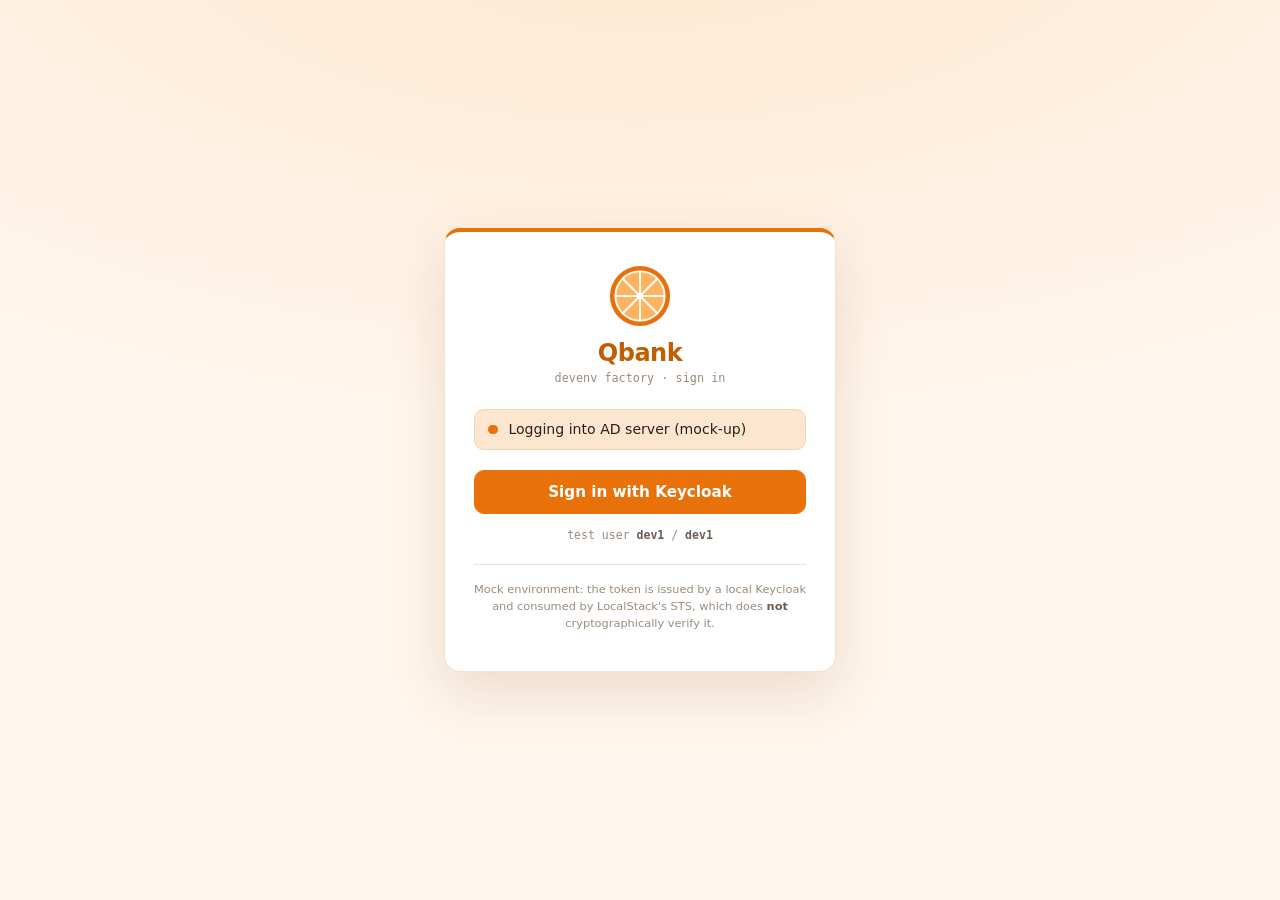
==== factory-ui/login.html @ 3a2380c1 "Initial commit: devenv CLI, templates, factory UI, install/uninstall" ====
<!DOCTYPE html>
<html lang="en">
<head>
<meta charset="utf-8">
<meta name="viewport" content="width=device-width, initial-scale=1">
<title>Qbank · sign in</title>
<style>
  :root {
    --brand:#E8710A; --brand-deep:#C25E00; --brand-soft:#FDE6CF;
    --bg:#FFF6EC; --card:#FFFFFF;
    --ink:#2A2018; --ink-soft:#6B5D50; --ink-faint:#9A8B7C;
    --line:#F0E2D2; --danger:#C0392B;
    --mono:ui-monospace,"SF Mono",Menlo,Consolas,monospace;
    --sans:system-ui,-apple-system,"Segoe UI",Roboto,sans-serif;
  }
  * { box-sizing:border-box; }
  body { margin:0; min-height:100vh; color:var(--ink); font-family:var(--sans);
    background: radial-gradient(1100px 520px at 50% -12%, #FFE7CE, var(--bg));
    display:grid; place-items:center; padding:1.2rem; }
  .card { width:100%; max-width:392px; background:var(--card); border:1px solid var(--line);
    border-top:4px solid var(--brand); border-radius:16px; padding:2rem 1.8rem 1.7rem;
    box-shadow:0 20px 55px rgba(120,60,0,.14); }
  .logo { width:64px; height:64px; display:block; margin:0 auto .7rem; }
  .brand { text-align:center; font-size:1.5rem; font-weight:700; letter-spacing:-.02em; margin:0; color:var(--brand-deep); }
  .tag { text-align:center; font-family:var(--mono); font-size:.74rem; color:var(--ink-faint); margin:.25rem 0 1.5rem; }

  .error { background:#FBE6E3; border:1px solid var(--danger); color:var(--danger);
    border-radius:9px; padding:.6rem .8rem; font-size:.82rem; margin-bottom:1.1rem; }
  .notice { display:none; background:var(--brand-soft); border:1px solid #E6C79E; color:var(--brand-deep);
    border-radius:9px; padding:.6rem .8rem; font-size:.8rem; font-family:var(--mono); margin-bottom:1.1rem; }

  .step { display:flex; gap:.65rem; align-items:center; background:var(--brand-soft);
    border:1px solid #F0D5B4; border-radius:10px; padding:.7rem .85rem; font-size:.88rem; color:var(--ink); }
  .step .dot { width:.6rem; height:.6rem; border-radius:50%; background:var(--brand); flex:none; }

  .signin { display:block; width:100%; margin-top:1.3rem; padding:.75rem 1rem; border-radius:10px;
    border:1px solid var(--brand); background:var(--brand); color:#fff; font-family:var(--sans);
    font-weight:700; font-size:.95rem; text-align:center; text-decoration:none; cursor:pointer; }
  .signin:hover { background:var(--brand-deep); border-color:var(--brand-deep); }
  .signin.disabled { opacity:.45; pointer-events:none; }
  .hint { font-family:var(--mono); font-size:.72rem; color:var(--ink-faint); text-align:center; margin-top:.85rem; }
  .hint b { color:var(--ink-soft); }
  .caveat { margin-top:1.4rem; padding-top:1rem; border-top:1px solid var(--line);
    font-size:.71rem; color:var(--ink-faint); line-height:1.5; text-align:center; }
  .caveat b { color:var(--ink-soft); }
</style>
</head>
<body>
  <div class="card">
    <svg class="logo" viewBox="0 0 100 100" xmlns="http://www.w3.org/2000/svg" role="img" aria-label="Qbank">
      <circle cx="50" cy="50" r="47" fill="#E8710A"/>
      <circle cx="50" cy="50" r="40" fill="#FFFFFF"/>
      <circle cx="50" cy="50" r="37" fill="#FFB35C"/>
      <g stroke="#FFFFFF" stroke-width="3" stroke-linecap="round">
        <line x1="50" y1="50" x2="88" y2="50"/><line x1="50" y1="50" x2="76.9" y2="76.9"/>
        <line x1="50" y1="50" x2="50" y2="88"/><line x1="50" y1="50" x2="23.1" y2="76.9"/>
        <line x1="50" y1="50" x2="12" y2="50"/><line x1="50" y1="50" x2="23.1" y2="23.1"/>
        <line x1="50" y1="50" x2="50" y2="12"/><line x1="50" y1="50" x2="76.9" y2="23.1"/>
      </g>
      <circle cx="50" cy="50" r="4.5" fill="#FFFFFF"/>
    </svg>
    <h1 class="brand">Qbank</h1>
    <p class="tag">devenv factory · sign in</p>

    <div class="error" id="error" style="display:none"></div>
    <div class="notice" id="notice">Keycloak not configured yet — run <b>./setup_keycloak.sh</b>, then restart the app.</div>

    <div class="step"><span class="dot"></span><span>Logging into AD server (mock-up)</span></div>

    <a class="signin" id="signin" href="/auth/login">Sign in with Keycloak</a>
    <p class="hint">test user <b>dev1</b> / <b>dev1</b></p>

    <p class="caveat">Mock environment: the token is issued by a local Keycloak and consumed by LocalStack's STS,
    which does <b>not</b> cryptographically verify it.</p>
  </div>

<script>
  const params = new URLSearchParams(location.search);
  if (params.get("error")) {
    const e = document.getElementById("error");
    e.textContent = params.get("error");
    e.style.display = "block";
  }
  fetch("/api/session").then(r => r.json()).then(s => {
    if (!s.auth_configured) {
      document.getElementById("notice").style.display = "block";
      document.getElementById("signin").classList.add("disabled");
    }
  }).catch(() => {});
</script>
</body>
</html>
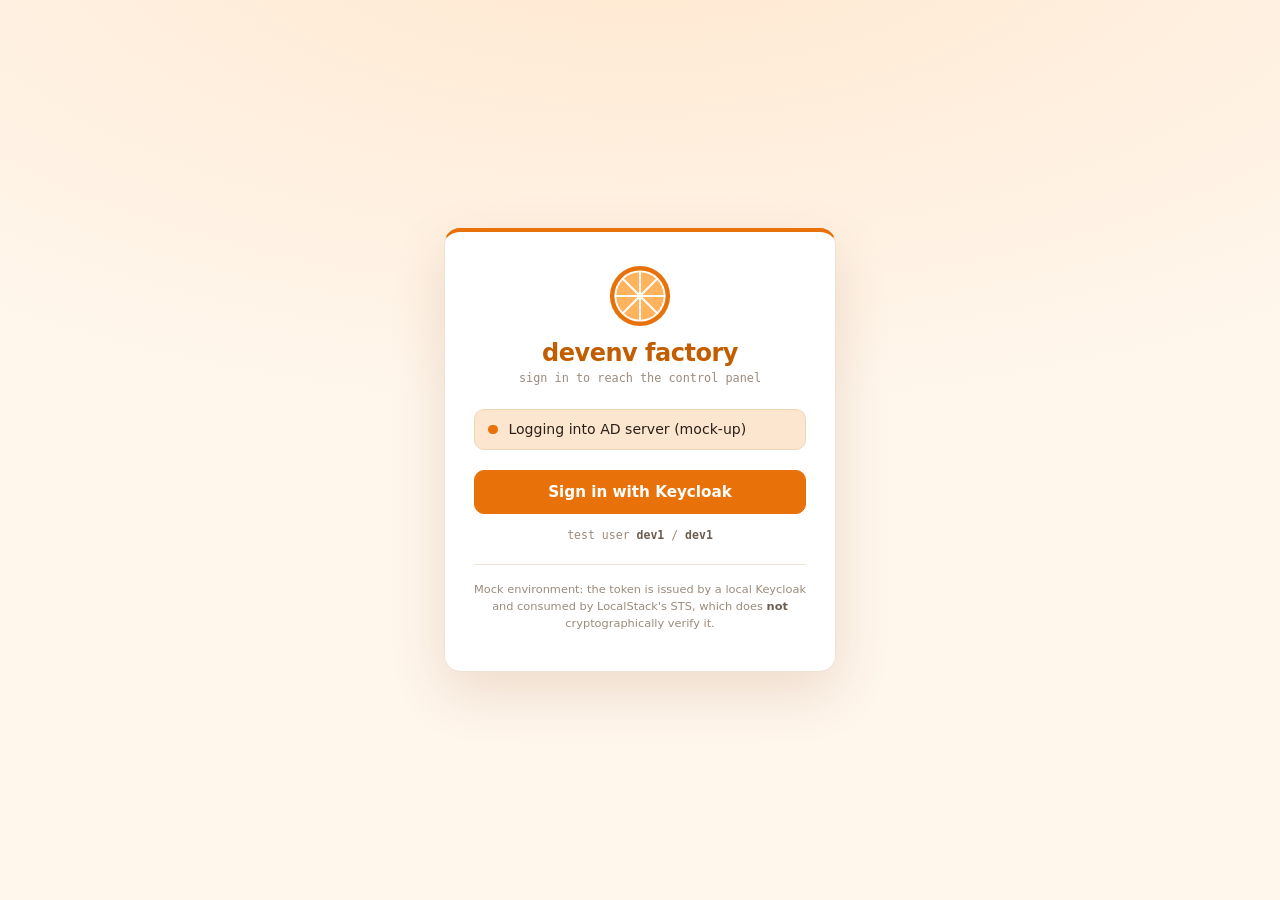
==== commit e1aa5d23: "sshpiper gateway: route remaining templates" ====
--- a/factory-ui/login.html
+++ b/factory-ui/login.html
@@ -3,7 +3,7 @@
 <head>
 <meta charset="utf-8">
 <meta name="viewport" content="width=device-width, initial-scale=1">
-<title>Qbank · sign in</title>
+<title>devenv factory · sign in</title>
 <style>
   :root {
     --brand:#E8710A; --brand-deep:#C25E00; --brand-soft:#FDE6CF;
@@ -47,7 +47,7 @@
 </head>
 <body>
   <div class="card">
-    <svg class="logo" viewBox="0 0 100 100" xmlns="http://www.w3.org/2000/svg" role="img" aria-label="Qbank">
+    <svg class="logo" viewBox="0 0 100 100" xmlns="http://www.w3.org/2000/svg" role="img" aria-label="devenv factory">
       <circle cx="50" cy="50" r="47" fill="#E8710A"/>
       <circle cx="50" cy="50" r="40" fill="#FFFFFF"/>
       <circle cx="50" cy="50" r="37" fill="#FFB35C"/>
@@ -59,8 +59,8 @@
       </g>
       <circle cx="50" cy="50" r="4.5" fill="#FFFFFF"/>
     </svg>
-    <h1 class="brand">Qbank</h1>
-    <p class="tag">devenv factory · sign in</p>
+    <h1 class="brand">devenv factory</h1>
+    <p class="tag">sign in to reach the control panel</p>
 
     <div class="error" id="error" style="display:none"></div>
     <div class="notice" id="notice">Keycloak not configured yet — run <b>./setup_keycloak.sh</b>, then restart the app.</div>
